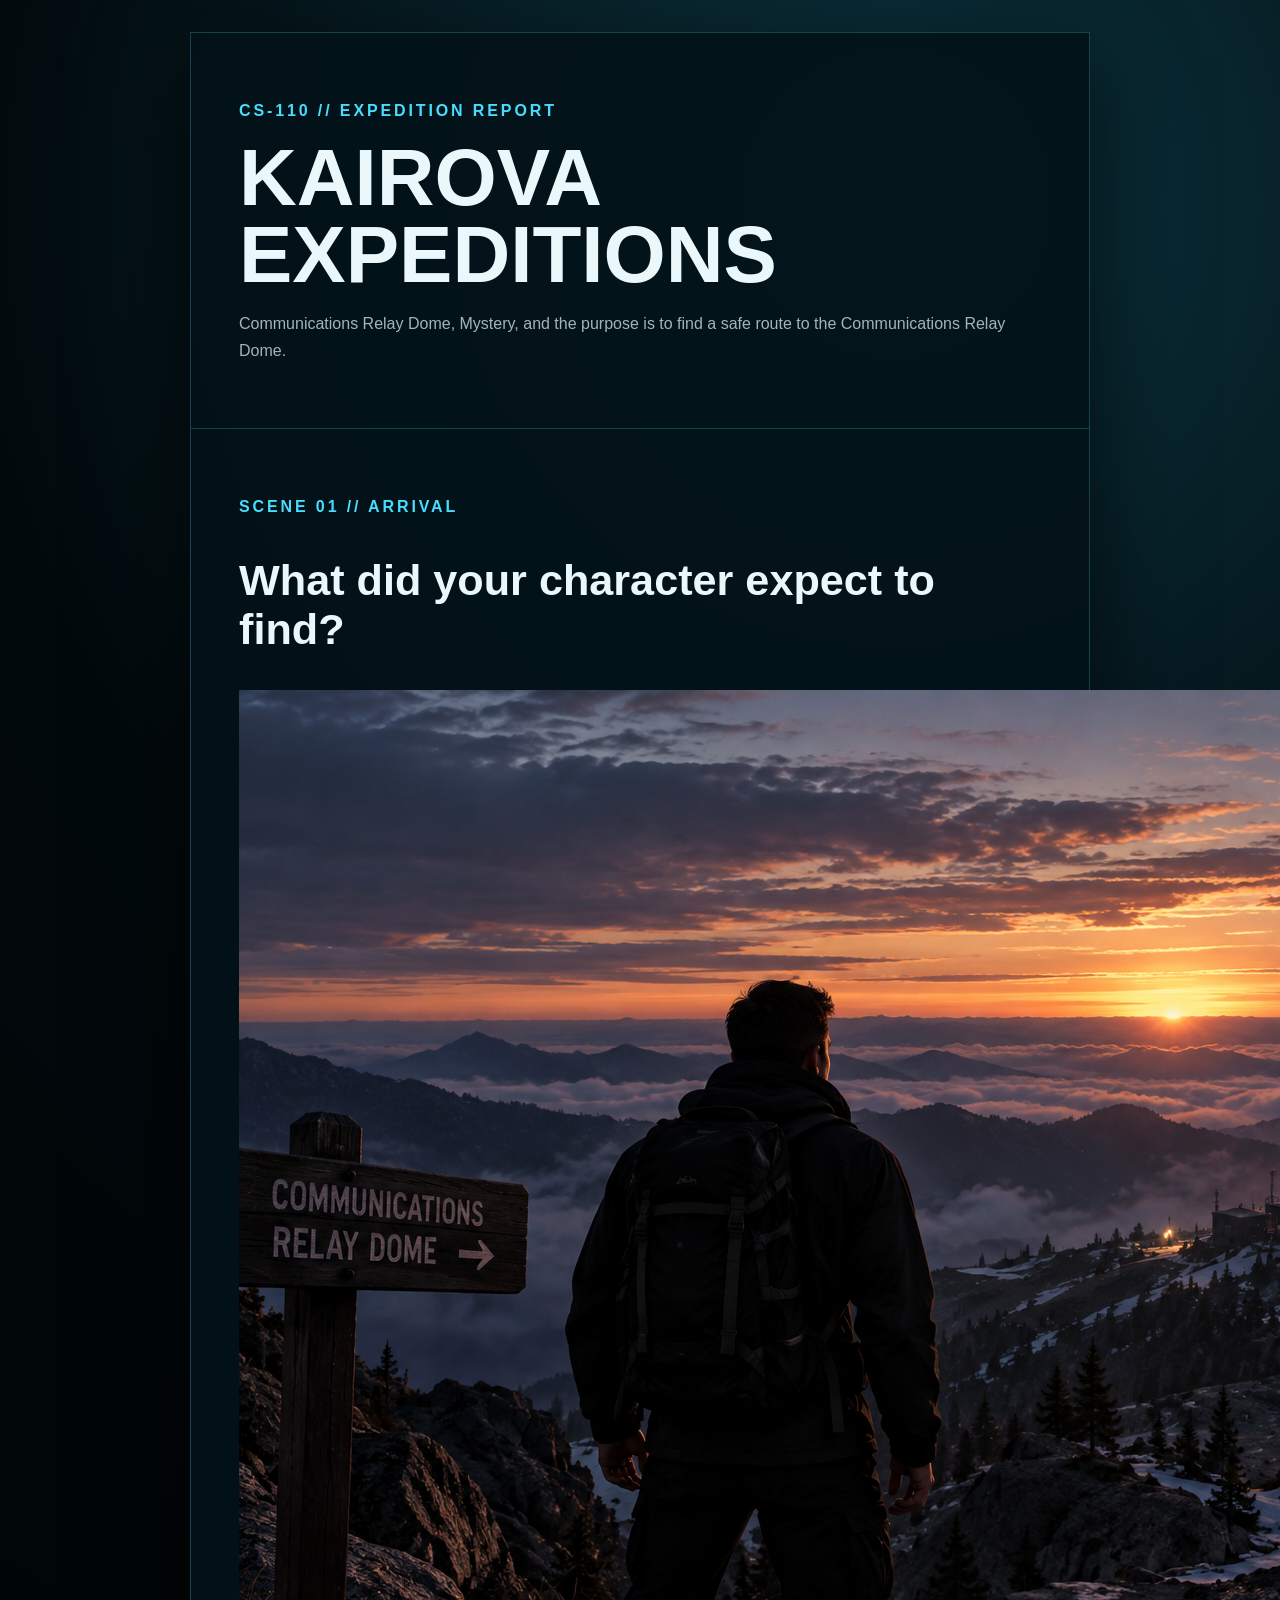
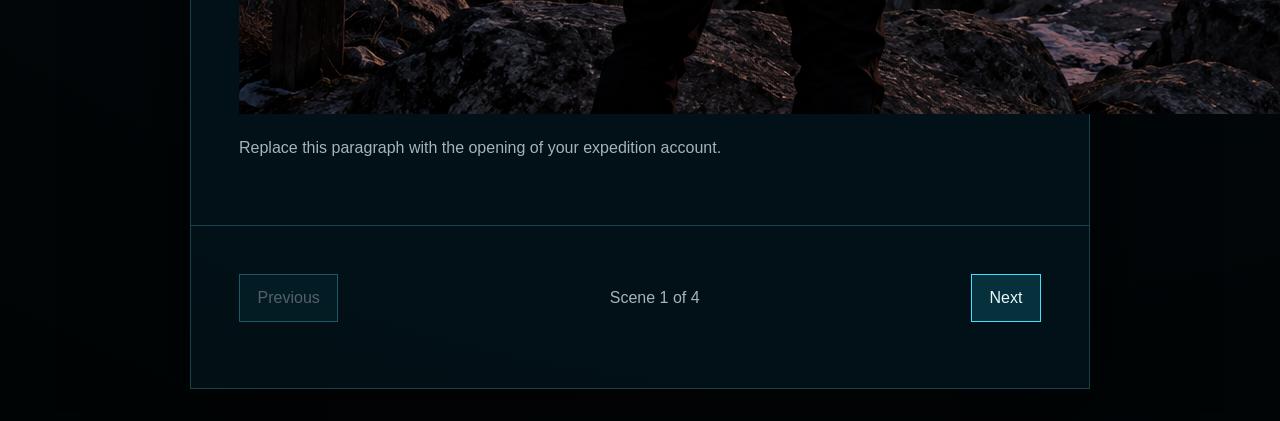
==== index.html @ 747af8ba "image" ====
<!doctype html>
<html lang="en">
  <head>
    <meta charset="UTF-8" />
    <meta name="viewport" content="width=device-width, initial-scale=1.0" />
    <title>Expedition Report</title>
    <link rel="stylesheet" href="styles.css" />
  </head>
  <body>
    <main class="report-shell">
      <header class="report-header">
        <p class="eyebrow">CS-110 // Expedition Report</p>
        <h1>KAIROVA EXPEDITIONS</h1>
        <p>Communications Relay Dome, Mystery, and the purpose is to find a safe route to the Communications Relay Dome.</p>
      </header>

      <section class="scene is-active" data-scene="0">
        <p class="scene-number">Scene 01 // Arrival</p>
        <h2>What did your character expect to find?</h2>
        <img src="arrival.png/arrival-image.png" alt="Arrival">
        <p>Replace this paragraph with the opening of your expedition account.</p>
      </section>

      <section class="scene" data-scene="1" hidden>
        <p class="scene-number">Scene 02 // Discovery</p>
        <h2>What changed the mission?</h2>
        <div class="image-placeholder" role="img" aria-label="Add an original or properly credited discovery image here.">Add discovery image</div>
        <p>Replace this paragraph with the evidence, creature, failure, or absurd complication your character discovered.</p>
      </section>

      <section class="scene" data-scene="2" hidden>
        <p class="scene-number">Scene 03 // Response</p>
        <h2>What should Kairova do next?</h2>
        <div class="image-placeholder" role="img" aria-label="Add an original or properly credited outcome image here.">Add outcome image</div>
        <p>Replace this paragraph with the result and the recommendation for your report's audience.</p>
      </section>

      <section class="scene" data-scene="3" hidden>
        <p class="scene-number">Scene 04 // Outcome</p>
        <h2>What should Kairova do next?</h2>
        <div class="image-placeholder" role="img" aria-label="Add an original or properly credited outcome image here.">Add outcome image</div>
        <p>Replace this paragraph with the result and the recommendation for your report's audience.</p>
      </section>

      <nav class="scene-controls" aria-label="Story scenes">
        <button id="previous-scene" type="button">Previous</button>
        <span id="scene-status" aria-live="polite">Scene 1 of 3</span>
        <button id="next-scene" type="button">Next</button>
      </nav>
      <img src=""cs110-week3-expedition-report-starter-v1/images/Screenshot 2026-09-08 144142.png alt="">
    </main>
    <script src="script.js"></script>
  </body>
</html>
---- styles.css ----
:root {
  color-scheme: dark;
  --ink: #eaf8fb;
  --muted: #a3b4ba;
  --surface: #031218;
  --line: #17424d;
  --signal: #47ddff;
}

* { box-sizing: border-box; }

body {
  margin: 0;
  min-height: 100vh;
  padding: 2rem;
  color: var(--ink);
  background: radial-gradient(circle at 70% 10%, #0b3440 0, #02090c 46%, #010405 100%);
  font-family: Arial, Helvetica, sans-serif;
}

button { font: inherit; }

.report-shell {
  width: min(900px, 100%);
  margin: 0 auto;
  border: 1px solid var(--line);
  background: color-mix(in srgb, var(--surface) 92%, transparent);
  box-shadow: 0 24px 90px #000a;
}

.report-header,
.scene,
.scene-controls { padding: clamp(1.25rem, 4vw, 3rem); }

.report-header { border-bottom: 1px solid var(--line); }
.eyebrow, .scene-number { color: var(--signal); font-weight: 700; letter-spacing: .18em; text-transform: uppercase; }
h1 { max-width: 13ch; margin: .4rem 0 1rem; font-size: clamp(2.2rem, 7vw, 5rem); line-height: .96; }
h2 { font-size: clamp(1.6rem, 4vw, 2.7rem); }
p { color: var(--muted); line-height: 1.7; }

.image-placeholder {
  min-height: 280px;
  display: grid;
  place-items: center;
  margin: 1.5rem 0;
  border: 1px dashed var(--signal);
  color: var(--signal);
  background: linear-gradient(135deg, #0c2c35, #071014);
}

.scene-controls {
  display: grid;
  grid-template-columns: auto 1fr auto;
  align-items: center;
  gap: 1rem;
  border-top: 1px solid var(--line);
}

.scene-controls span { text-align: center; color: var(--muted); }
.scene-controls button {
  min-height: 48px;
  padding: .8rem 1.1rem;
  border: 1px solid var(--signal);
  color: var(--ink);
  background: #07303d;
  cursor: pointer;
}
.scene-controls button:disabled { opacity: .35; cursor: not-allowed; }
.scene-controls button:focus-visible { outline: 3px solid #fff; outline-offset: 3px; }

@media (max-width: 560px) {
  body { padding: 0; }
  .scene-controls { grid-template-columns: 1fr 1fr; }
  .scene-controls span { grid-column: 1 / -1; grid-row: 1; }
}

@media (prefers-reduced-motion: reduce) {
  *, *::before, *::after { scroll-behavior: auto !important; transition: none !important; animation: none !important; }
}
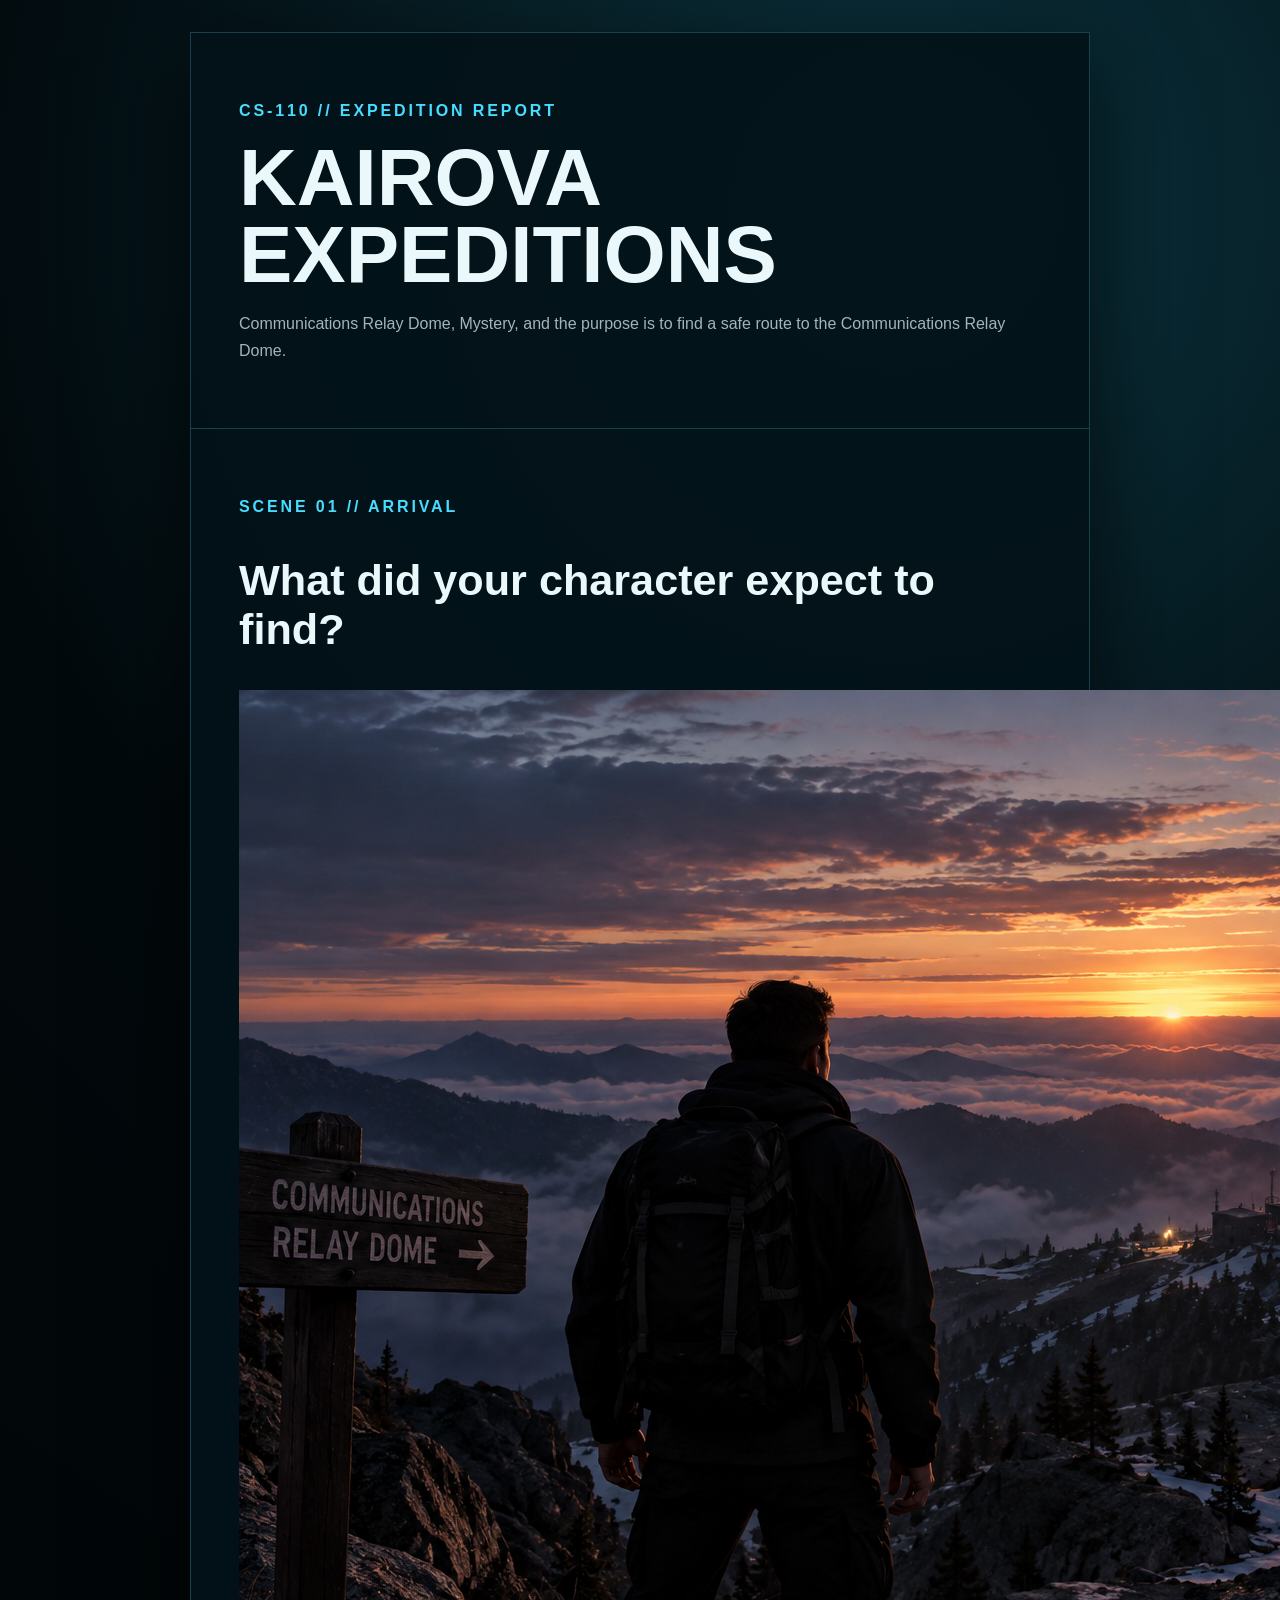
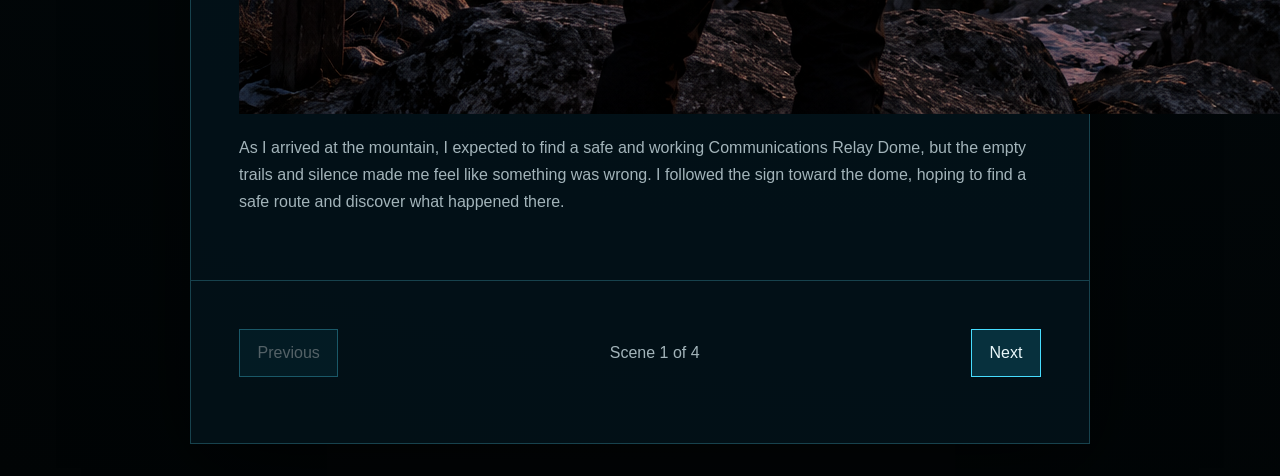
==== commit c32125a7: "story" ====
--- a/index.html
+++ b/index.html
@@ -18,7 +18,7 @@
         <p class="scene-number">Scene 01 // Arrival</p>
         <h2>What did your character expect to find?</h2>
         <img src="arrival.png/arrival-image.png" alt="Arrival">
-        <p>Replace this paragraph with the opening of your expedition account.</p>
+        <p>As I arrived at the mountain, I expected to find a safe and working Communications Relay Dome, but the empty trails and silence made me feel like something was wrong. I followed the sign toward the dome, hoping to find a safe route and discover what happened there.</p>
       </section>
 
       <section class="scene" data-scene="1" hidden>
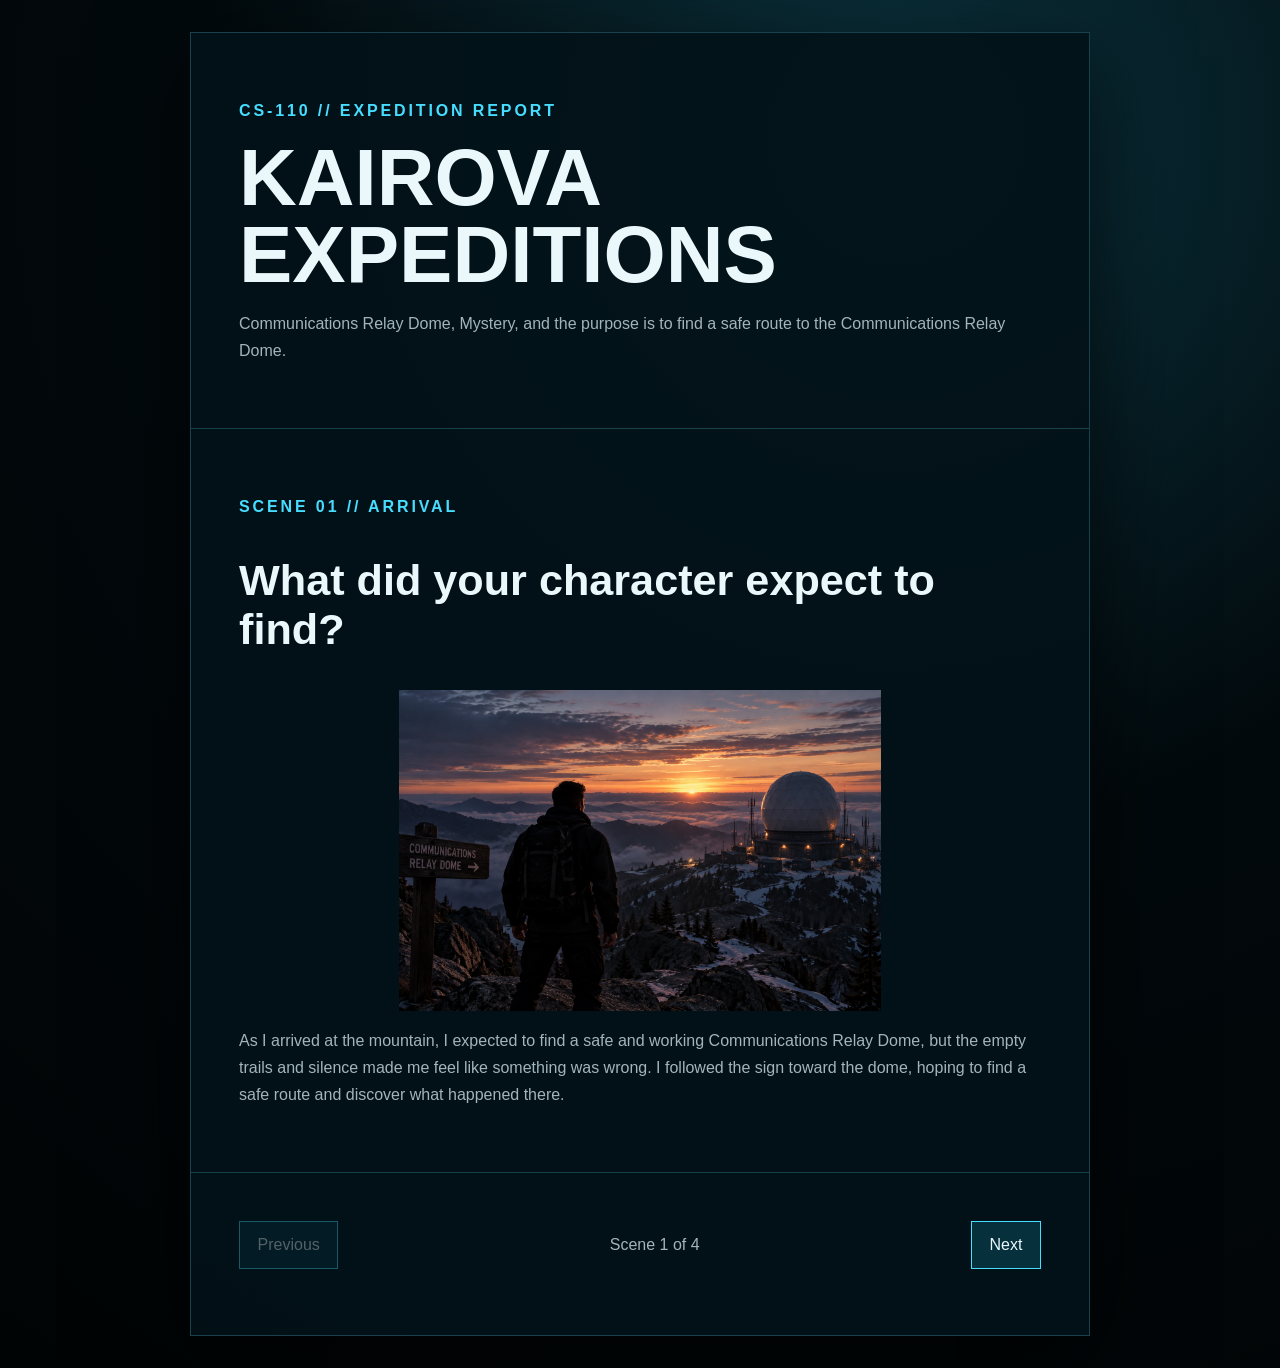
==== commit 7f37bf4c: "discovery" ====
--- a/index.html
+++ b/index.html
@@ -24,22 +24,22 @@
       <section class="scene" data-scene="1" hidden>
         <p class="scene-number">Scene 02 // Discovery</p>
         <h2>What changed the mission?</h2>
-        <div class="image-placeholder" role="img" aria-label="Add an original or properly credited discovery image here.">Add discovery image</div>
-        <p>Replace this paragraph with the evidence, creature, failure, or absurd complication your character discovered.</p>
+        <img src="discovery.png/discovery-image.png" alt="Discovery">
+        <p>Kon discovered that one of his old routes had been damaged and was no longer safe to use.</p>
       </section>
 
       <section class="scene" data-scene="2" hidden>
         <p class="scene-number">Scene 03 // Response</p>
         <h2>What should Kairova do next?</h2>
         <div class="image-placeholder" role="img" aria-label="Add an original or properly credited outcome image here.">Add outcome image</div>
-        <p>Replace this paragraph with the result and the recommendation for your report's audience.</p>
+        <p>Unexpected changes in the terrain forced Kon to abandon his original plan and find another route.</p>
       </section>
 
       <section class="scene" data-scene="3" hidden>
         <p class="scene-number">Scene 04 // Outcome</p>
         <h2>What should Kairova do next?</h2>
         <div class="image-placeholder" role="img" aria-label="Add an original or properly credited outcome image here.">Add outcome image</div>
-        <p>Replace this paragraph with the result and the recommendation for your report's audience.</p>
+        <p>Kon carefully studied the area, adjusted his plan, and searched for a safer path to the relay dome.</p>
       </section>
 
       <nav class="scene-controls" aria-label="Story scenes">
--- a/styles.css
+++ b/styles.css
@@ -48,6 +48,13 @@
   background: linear-gradient(135deg, #0c2c35, #071014);
 }
 
+.scene img {
+    width: 60%;
+    height: auto;
+    display: block;
+    margin: 0 auto;
+}
+
 .scene-controls {
   display: grid;
   grid-template-columns: auto 1fr auto;
@@ -76,4 +83,4 @@
 
 @media (prefers-reduced-motion: reduce) {
   *, *::before, *::after { scroll-behavior: auto !important; transition: none !important; animation: none !important; }
-}
+}
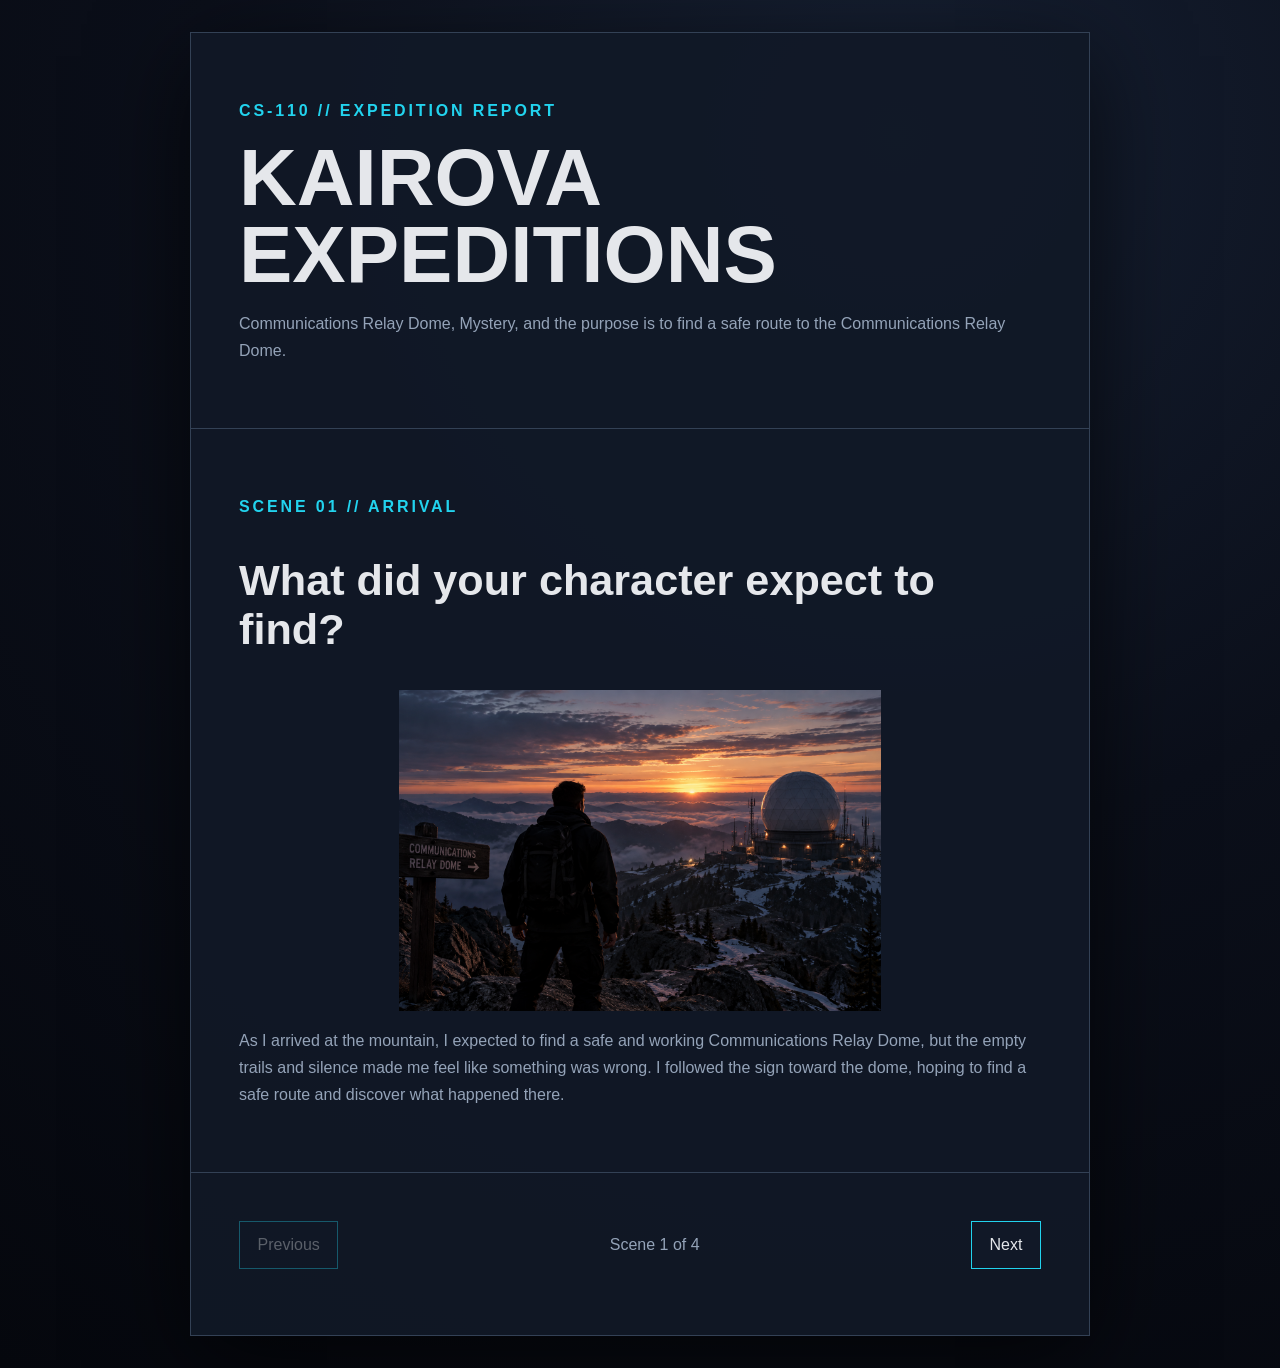
==== commit 7d574c95: "scene change" ====
--- a/index.html
+++ b/index.html
@@ -31,20 +31,20 @@
       <section class="scene" data-scene="2" hidden>
         <p class="scene-number">Scene 03 // Response</p>
         <h2>What should Kairova do next?</h2>
-        <div class="image-placeholder" role="img" aria-label="Add an original or properly credited outcome image here.">Add outcome image</div>
+        <img src="response.png/response-image.png" alt="Response">
         <p>Unexpected changes in the terrain forced Kon to abandon his original plan and find another route.</p>
       </section>
 
       <section class="scene" data-scene="3" hidden>
         <p class="scene-number">Scene 04 // Outcome</p>
         <h2>What should Kairova do next?</h2>
-        <div class="image-placeholder" role="img" aria-label="Add an original or properly credited outcome image here.">Add outcome image</div>
+        <img src="outcome.png/outcome-image.png" alt="Outcome">
         <p>Kon carefully studied the area, adjusted his plan, and searched for a safer path to the relay dome.</p>
       </section>
 
       <nav class="scene-controls" aria-label="Story scenes">
         <button id="previous-scene" type="button">Previous</button>
-        <span id="scene-status" aria-live="polite">Scene 1 of 3</span>
+        <span id="scene-status" aria-live="polite">Scene 1 of 4</span>
         <button id="next-scene" type="button">Next</button>
       </nav>
       <img src=""cs110-week3-expedition-report-starter-v1/images/Screenshot 2026-09-08 144142.png alt="">
--- a/styles.css
+++ b/styles.css
@@ -1,10 +1,10 @@
 :root {
   color-scheme: dark;
-  --ink: #eaf8fb;
-  --muted: #a3b4ba;
-  --surface: #031218;
-  --line: #17424d;
-  --signal: #47ddff;
+  --ink: #E5E7EB;
+  --muted: #94A3B8;
+  --surface: #111827;
+  --line: #334155;
+  --signal: #22D3EE;
 }
 
 * { box-sizing: border-box; }
@@ -14,7 +14,7 @@
   min-height: 100vh;
   padding: 2rem;
   color: var(--ink);
-  background: radial-gradient(circle at 70% 10%, #0b3440 0, #02090c 46%, #010405 100%);
+  background: radial-gradient(circle at 70% 10%, #162033 0, #0B0F1A 46%, #05070D 100%);
   font-family: Arial, Helvetica, sans-serif;
 }
 
@@ -45,7 +45,7 @@
   margin: 1.5rem 0;
   border: 1px dashed var(--signal);
   color: var(--signal);
-  background: linear-gradient(135deg, #0c2c35, #071014);
+  background: linear-gradient(135deg, #111827, #070B12);
 }
 
 .scene img {
@@ -69,7 +69,7 @@
   padding: .8rem 1.1rem;
   border: 1px solid var(--signal);
   color: var(--ink);
-  background: #07303d;
+  background: #111827;
   cursor: pointer;
 }
 .scene-controls button:disabled { opacity: .35; cursor: not-allowed; }
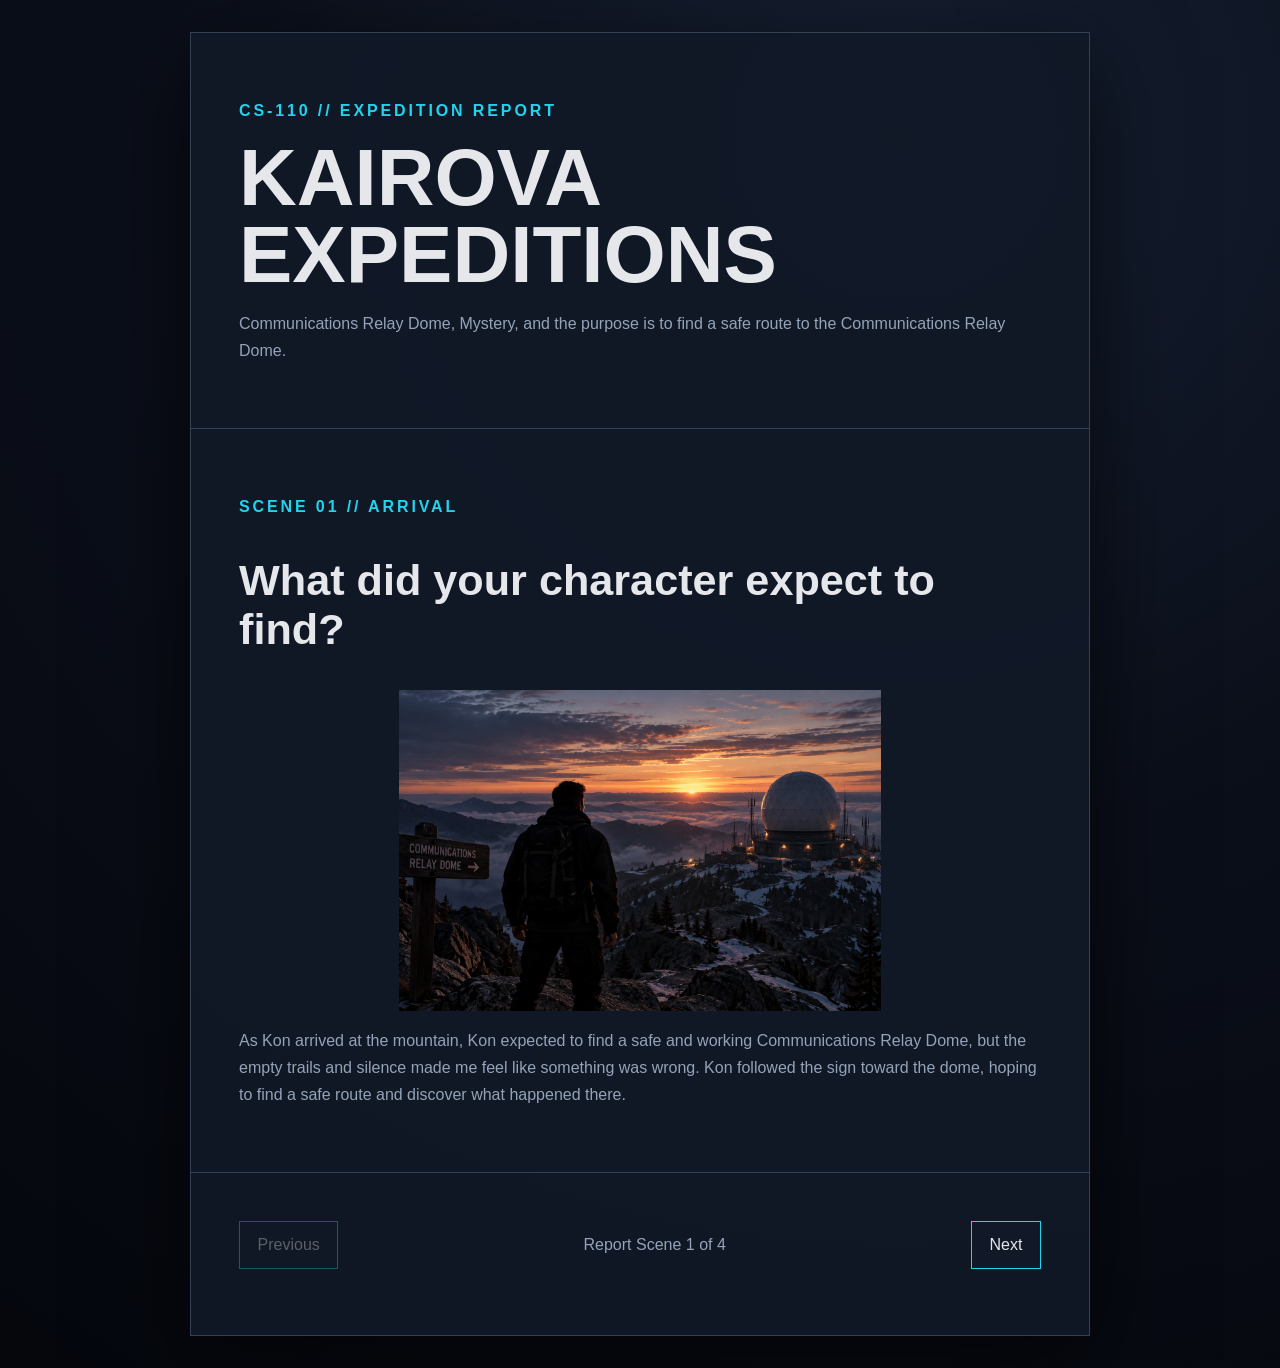
==== commit 0220eeb2: "word change" ====
--- a/index.html
+++ b/index.html
@@ -18,7 +18,7 @@
         <p class="scene-number">Scene 01 // Arrival</p>
         <h2>What did your character expect to find?</h2>
         <img src="arrival.png/arrival-image.png" alt="Arrival">
-        <p>As I arrived at the mountain, I expected to find a safe and working Communications Relay Dome, but the empty trails and silence made me feel like something was wrong. I followed the sign toward the dome, hoping to find a safe route and discover what happened there.</p>
+        <p>As Kon arrived at the mountain, Kon expected to find a safe and working Communications Relay Dome, but the empty trails and silence made me feel like something was wrong. Kon followed the sign toward the dome, hoping to find a safe route and discover what happened there.</p>
       </section>
 
       <section class="scene" data-scene="1" hidden>
